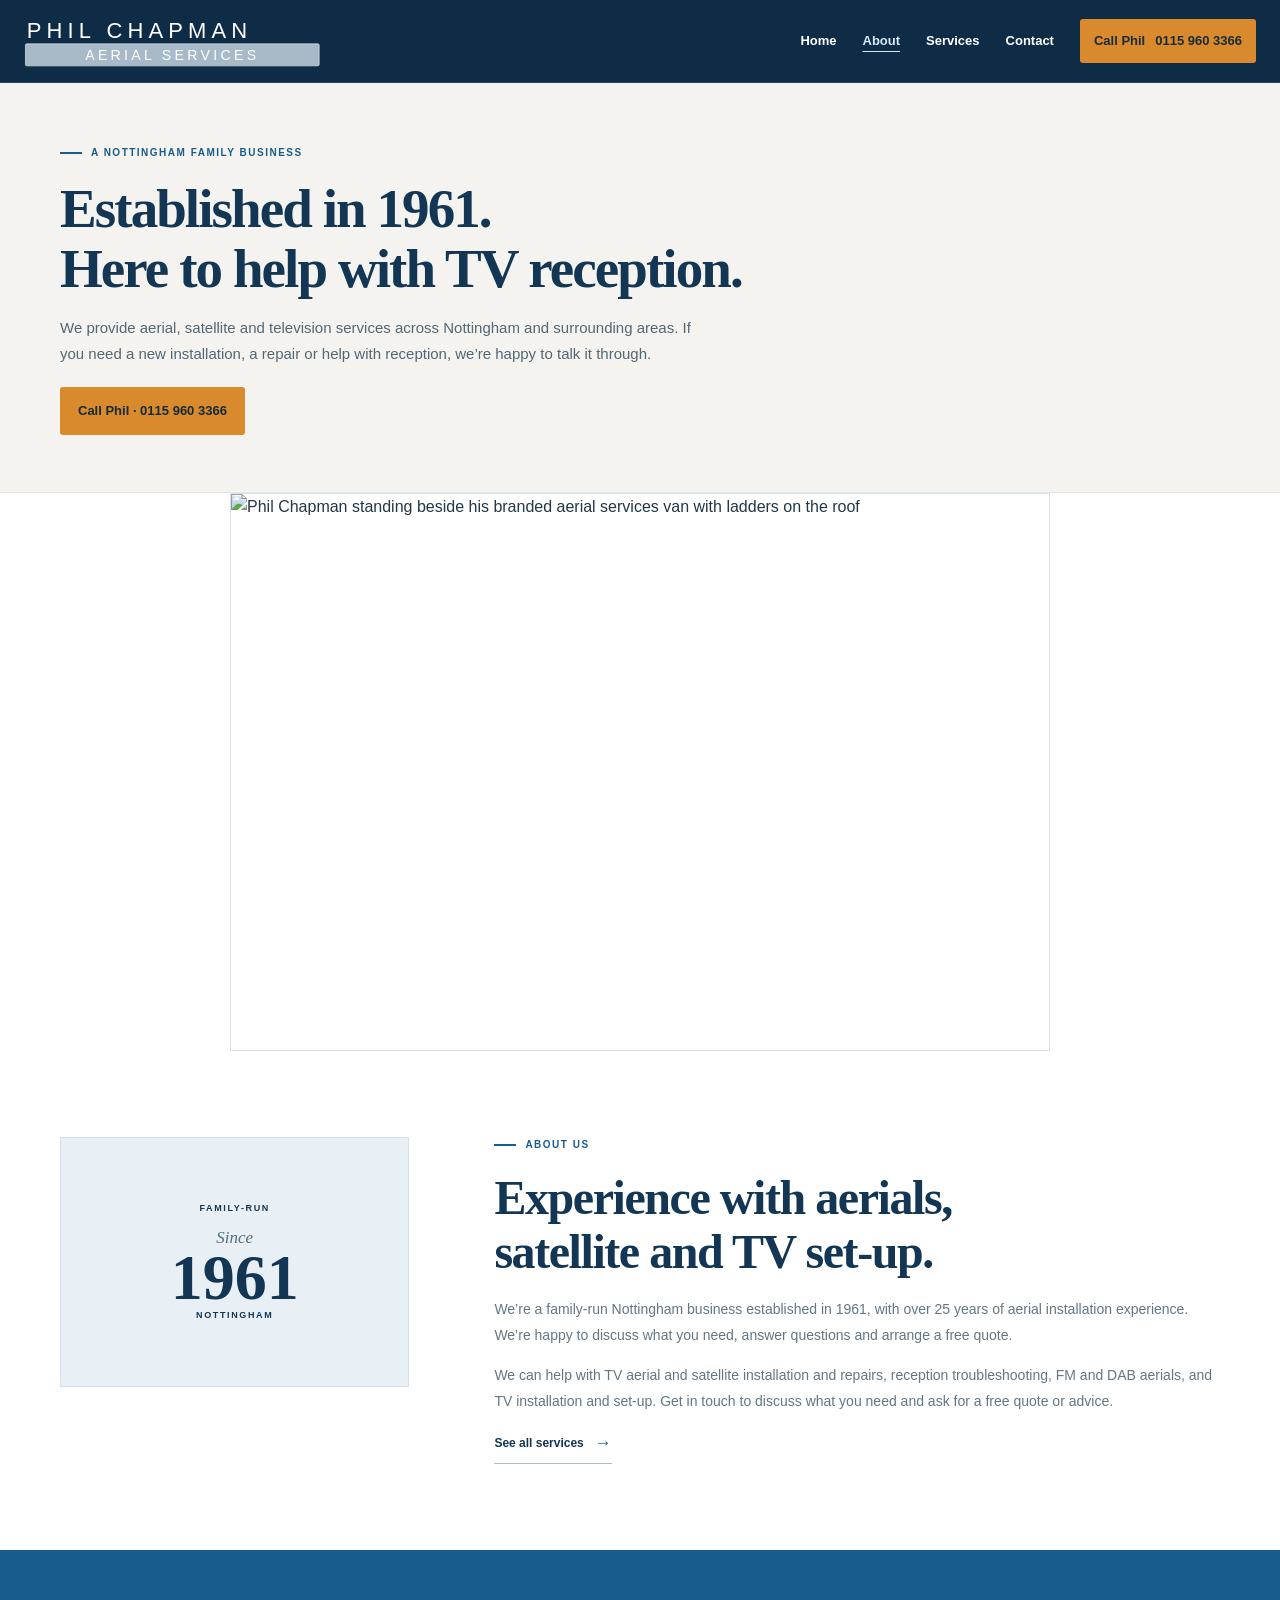
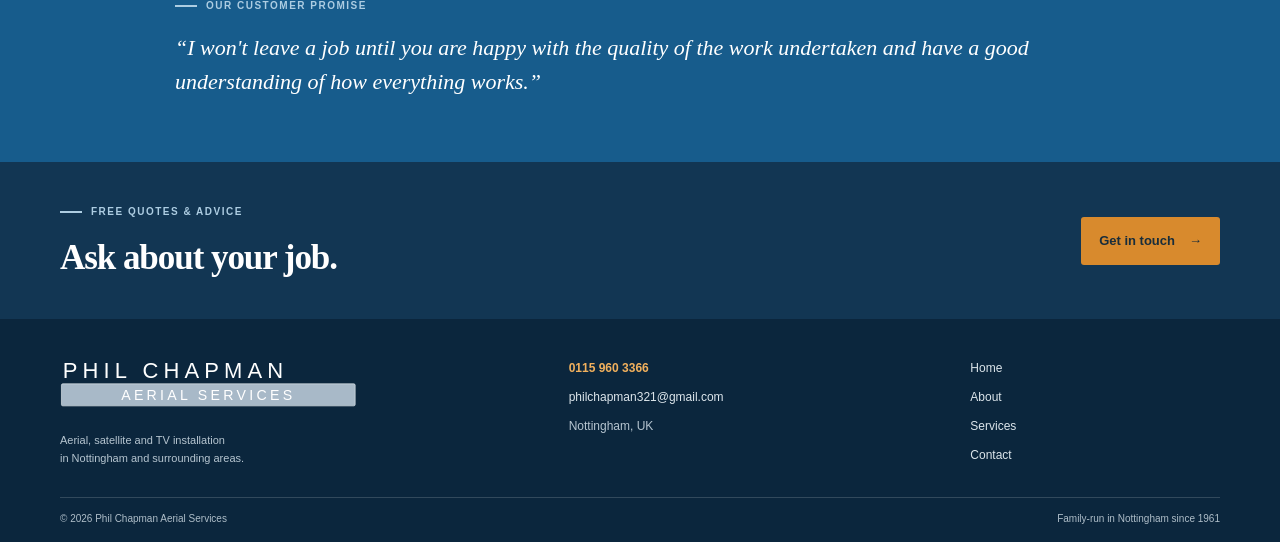
==== about.html @ f00e4ee3 "Add files via upload" ====
<!doctype html>
<html lang="en-GB">
<head>
  <meta charset="utf-8">
  <meta name="viewport" content="width=device-width, initial-scale=1">
  <meta name="description" content="Get to know Phil Chapman Aerial Services, a family-run Nottingham business established in 1961. Aerial, satellite and TV help across Nottingham and nearby areas.">
  <title>About Phil Chapman Aerial Services | Nottingham</title>
  <link rel="canonical" href="https://mcb96.github.io/Phil-Chapman-Aerial/about.html">
  <meta property="og:title" content="About Phil Chapman Aerial Services">
  <meta property="og:description" content="A family-run aerial and TV business serving Nottingham and nearby areas since 1961.">
  <link rel="stylesheet" href="style.css">
  <script src="script.js" defer></script>
</head>
<body>
  <a class="skip-link" href="#main">Skip to content</a>
  <header class="site-header"><div class="nav-wrap">
    <a class="brand" href="index.html" aria-label="Phil Chapman Aerial Services home"><img src="phil-chapman-aerial-services-logo.svg" alt="Phil Chapman Aerial Services"></a>
    <button class="menu-toggle" type="button" aria-expanded="false" aria-controls="primary-nav" aria-label="Open navigation"><span></span><span></span></button>
    <nav id="primary-nav" class="primary-nav" aria-label="Main navigation"><a href="index.html">Home</a><a href="about.html" aria-current="page">About</a><a href="services.html">Services</a><a href="contact.html">Contact</a><a class="nav-phone" href="tel:01159603366">Call Phil <strong>0115 960 3366</strong></a></nav>
  </div></header>
  <main id="main">
    <section class="page-intro"><div class="page-width"><p class="eyebrow"><span></span> A NOTTINGHAM FAMILY BUSINESS</p><h1>Established in 1961.<br>Here to help with TV reception.</h1><p>We provide aerial, satellite and television services across Nottingham and surrounding areas. If you need a new installation, a repair or help with reception, we’re happy to talk it through.</p><a class="button button-primary" href="tel:01159603366">Call Phil · 0115 960 3366</a></div></section>
    <figure class="page-width about-photo"><img src="assets/images/phil-chapman-van.webp" width="687" height="467" loading="lazy" alt="Phil Chapman standing beside his branded aerial services van with ladders on the roof"></figure>
    <section class="section about-content"><div class="page-width about-content-grid"><div class="about-stat"><span>FAMILY-RUN</span><strong>Since</strong><b>1961</b><small>NOTTINGHAM</small></div><div><p class="eyebrow"><span></span> ABOUT US</p><h2>Experience with aerials,<br>satellite and TV set-up.</h2><p>We’re a family-run Nottingham business established in 1961, with over 25 years of aerial installation experience. We’re happy to discuss what you need, answer questions and arrange a free quote.</p><p>We can help with TV aerial and satellite installation and repairs, reception troubleshooting, FM and DAB aerials, and TV installation and set-up. Get in touch to discuss what you need and ask for a free quote or advice.</p><a class="text-link" href="services.html">See all services <span>→</span></a></div></div></section>
    <section class="quote-section"><div class="page-width quote-inner"><p class="eyebrow eyebrow-light"><span></span> OUR CUSTOMER PROMISE</p><blockquote>“I won't leave a job until you are happy with the quality of the work undertaken and have a good understanding of how everything works.”</blockquote></div></section>
    <section class="short-cta"><div class="page-width short-cta-inner"><div><p class="eyebrow eyebrow-light"><span></span> FREE QUOTES &amp; ADVICE</p><h2>Ask about your job.</h2></div><a class="button button-amber" href="contact.html">Get in touch <span>→</span></a></div></section>
  </main>
  <footer class="site-footer"><div class="page-width footer-main"><div class="footer-branding"><a class="brand" href="index.html"><img src="phil-chapman-aerial-services-logo.svg" alt="Phil Chapman Aerial Services"></a><p>Aerial, satellite and TV installation<br>in Nottingham and surrounding areas.</p></div><div class="footer-contact"><a href="tel:01159603366">0115 960 3366</a><a href="mailto:philchapman321@gmail.com">philchapman321@gmail.com</a><span>Nottingham, UK</span></div><nav class="footer-nav" aria-label="Footer navigation"><a href="index.html">Home</a><a href="about.html">About</a><a href="services.html">Services</a><a href="contact.html">Contact</a></nav></div><div class="page-width footer-bottom"><span>© <span id="year"></span> Phil Chapman Aerial Services</span><span>Family-run in Nottingham since 1961</span></div></footer>
</body>
</html>
---- style.css ----
:root{--navy:#123653;--navy-deep:#0e2c45;--blue:#175c8c;--blue-soft:#e8f0f5;--amber:#d88a2d;--ink:#233746;--muted:#637684;--line:#d7e0e6;--paper:#f4f3ef;--white:#fff;--serif:Georgia,"Times New Roman",serif;--sans:Arial,Helvetica,sans-serif;--max:1160px}
*{box-sizing:border-box}html{scroll-behavior:smooth;scroll-padding-top:88px}body{margin:0;color:var(--ink);background:#fff;font:16px/1.65 var(--sans);-webkit-font-smoothing:antialiased}a{color:inherit;text-decoration:none}button,input,textarea,select{font:inherit}.page-width{width:min(var(--max),calc(100% - 56px));margin-inline:auto}.skip-link{position:absolute;top:-60px;left:12px;padding:10px 15px;background:#fff;color:var(--navy);z-index:50}.skip-link:focus{top:10px}
.site-header{position:sticky;top:0;z-index:20;background:var(--navy-deep);border-bottom:1px solid rgba(255,255,255,.12)}.nav-wrap{width:min(1280px,calc(100% - 48px));min-height:82px;margin:auto;display:flex;align-items:center;justify-content:space-between;gap:24px}.brand{display:inline-flex;align-items:center;flex:0 0 auto}.brand img{display:block;width:298px;height:auto}.primary-nav{display:flex;align-items:center;gap:26px;color:#fff;font-size:13px;font-weight:600}.primary-nav>a:not(.nav-phone){padding:8px 0;transition:color .18s}.primary-nav>a:not(.nav-phone):hover,.primary-nav>a[aria-current=page]{color:#d5e8f5}.primary-nav>a[aria-current=page]{text-decoration:underline;text-underline-offset:6px}.nav-phone{display:flex;align-items:center;gap:10px;padding:11px 14px;background:var(--amber);color:#1c2c36;border-radius:3px;white-space:nowrap;transition:background .18s}.nav-phone:hover{background:#e8a54e}.nav-phone strong{font-size:13px}.menu-toggle{display:none}
.hero{background:var(--paper);padding:47px 0 42px}.hero-grid{display:grid;grid-template-columns:1.02fr .98fr;gap:46px;align-items:center}.hero-copy{max-width:560px}.eyebrow{display:flex;align-items:center;gap:9px;margin:0 0 17px;color:var(--blue);font-size:10px;font-weight:700;letter-spacing:.15em}.eyebrow>span{width:22px;height:2px;background:currentColor;flex:none}.hero h1,.page-intro h1{margin:0;color:var(--navy);font:700 clamp(38px,4.35vw,58px)/1.1 var(--serif);letter-spacing:-.035em}.hero-intro{max-width:500px;margin:21px 0 24px;color:#445965;font-size:17px;line-height:1.65}.hero-actions{display:flex;flex-wrap:wrap;gap:11px}.button{min-height:48px;display:inline-flex;align-items:center;justify-content:center;gap:14px;padding:0 17px;border:1px solid transparent;border-radius:3px;font-size:13px;font-weight:700;transition:transform .18s,background .18s,color .18s,border-color .18s}.button:hover{transform:translateY(-1px)}.button-primary{background:var(--amber);color:#172b39}.button-primary:hover,.button-amber:hover{background:#e7a44d}.button-primary span{font-size:12px;font-weight:600}.button-secondary{border-color:#9eb1bf;background:transparent;color:var(--navy)}.button-secondary:hover{background:var(--blue-soft);border-color:var(--blue)}.button-secondary span,.text-link span{color:var(--blue);font-size:17px}.hero-small{margin:17px 0 0;color:#627581;font-size:12px}.hero-media{position:relative;margin:0}.hero-media img{display:block;width:100%;max-width:687px;height:auto;object-fit:contain;border:1px solid #d5dce1}.hero-media figcaption{padding-top:7px;text-align:right;color:#6d7d87;font-size:10px}.about-photo{margin:0 auto 0;padding:0}.about-photo img{display:block;width:100%;max-width:820px;height:auto;margin:0 auto;border:1px solid var(--line)}.about-photo figcaption{max-width:820px;margin:6px auto 0;color:var(--muted);font-size:10px}.trust-strip{background:var(--navy);color:#fff}.trust-items{display:grid;grid-template-columns:repeat(4,1fr);padding:19px 0}.trust-item{display:flex;align-items:center;gap:12px;padding:2px 20px;border-right:1px solid rgba(255,255,255,.25)}.trust-item:first-child{padding-left:0}.trust-item:last-child{border-right:0}.trust-item strong{font:700 22px var(--serif);color:#f2b264;white-space:nowrap}.trust-item span{font-size:11px;line-height:1.4;color:#e3eaf0}
.section{padding:86px 0}.section-heading{display:flex;align-items:end;justify-content:space-between;gap:36px;margin-bottom:34px}.section-heading h2,.about-band h2,.final-cta h2,.short-cta h2,.about-content h2,.contact-details h2{margin:0;color:var(--navy);font:700 clamp(34px,4vw,48px)/1.13 var(--serif);letter-spacing:-.03em}.section-heading>p{max-width:420px;margin:0 0 4px;color:var(--muted);font-size:14px;line-height:1.7}.service-grid{display:grid;grid-template-columns:repeat(3,1fr);gap:14px}.service-card{position:relative;min-height:220px;padding:21px 22px 17px;background:#fff;border:1px solid var(--line);display:flex;flex-direction:column;transition:border-color .18s,box-shadow .18s,transform .18s}.service-card:hover{border-color:#91b1c7;box-shadow:0 6px 18px rgba(19,54,83,.08);transform:translateY(-2px)}.service-icon{display:block;width:42px;height:42px;margin-bottom:7px}.service-icon svg,.detail-aside svg{width:100%;height:100%;fill:none;stroke:var(--blue);stroke-width:1.7;stroke-linecap:round;stroke-linejoin:round}.service-number{position:absolute;right:19px;top:20px;color:#8ca0ad;font-size:10px;font-weight:700;letter-spacing:.1em}.service-card h3{margin:5px 0 6px;color:var(--navy);font:700 19px/1.25 var(--serif)}.service-card p{margin:0 0 15px;color:var(--muted);font-size:12px;line-height:1.55}.card-link{margin-top:auto;border-top:1px solid #e4e9ed;padding-top:10px;color:var(--navy);font-size:11px;font-weight:700;display:flex;justify-content:space-between}.section-link{margin-top:25px}.text-link{display:inline-flex;align-items:center;gap:11px;color:var(--navy);font-size:12px;font-weight:700;border-bottom:1px solid #aebec8;padding-bottom:5px}.text-link:hover{border-color:var(--blue)}.about-band{padding:64px 0;background:var(--navy-deep);color:#fff}.about-band-grid{display:grid;grid-template-columns:.85fr 1.15fr;gap:86px;align-items:center}.heritage-panel{min-height:235px;padding:28px;background:#16496c;border:1px solid rgba(255,255,255,.25);display:flex;flex-direction:column;align-items:center;justify-content:center;color:#fff;text-align:center}.heritage-panel span{font-size:12px;letter-spacing:.2em}.heritage-panel strong{margin-top:14px;font-size:10px;letter-spacing:.18em;color:#d5e3ec}.heritage-panel b{font:700 57px/.98 var(--serif);color:#f2b264}.heritage-panel small{margin-top:7px;font-size:9px;letter-spacing:.18em;color:#e0e9ef}.eyebrow-light{color:#adcde2}.about-band h2,.final-cta h2,.short-cta h2{color:#fff}.about-band>div>div:last-child>p:not(.eyebrow){max-width:600px;margin:17px 0 20px;color:#e0e8ee;font-size:14px;line-height:1.8}.button-light{background:#fff;color:var(--navy)}.button-light:hover{background:#eaf1f5}
.why-section{background:#f5f6f6}.reason-grid{display:grid;grid-template-columns:repeat(3,1fr);gap:32px}.reason-grid article{padding:19px 20px 0 0;border-top:2px solid #9ab6c8}.reason-grid article>strong{color:var(--blue);font-size:10px;letter-spacing:.1em}.reason-grid h3{margin:12px 0 5px;color:var(--navy);font:700 18px var(--serif)}.reason-grid p{max-width:300px;margin:0;color:var(--muted);font-size:12px;line-height:1.7}

.final-cta{padding:53px 0;background:var(--blue)}.final-cta-inner{display:flex;justify-content:space-between;align-items:center;gap:45px}.final-cta h2{font-size:clamp(32px,4vw,44px)}.final-cta-inner>div:first-child>p:last-child{margin:9px 0 0;color:#e0ebf2;font-size:13px}.cta-actions{display:flex;flex-direction:column;align-items:flex-start;gap:10px;flex:none}.button-amber{background:var(--amber);color:#182d3b}.cta-email{color:#fff;font-size:12px;text-decoration:underline;text-underline-offset:3px}.site-footer{background:#0b263d;color:#dce5eb}.footer-main{display:grid;grid-template-columns:1.3fr 1fr .7fr;gap:45px;padding:35px 0 29px}.footer-brand .brand img{width:230px}.footer-branding p{margin:14px 0 0;color:#b6c5d0;font-size:11px;line-height:1.7}.footer-contact,.footer-nav{display:flex;flex-direction:column;gap:9px;padding-top:5px;font-size:12px}.footer-contact a:first-child{font-weight:700;color:#f1b05d}.footer-contact span{color:#b6c5d0}.footer-nav a:hover,.footer-contact a:hover{color:#fff;text-decoration:underline}.footer-bottom{display:flex;justify-content:space-between;gap:14px;border-top:1px solid rgba(255,255,255,.16);padding:13px 0 15px;color:#aebdc8;font-size:10px}
.page-intro{padding:62px 0 57px;background:var(--paper);border-bottom:1px solid #e6e7e5}.page-intro h1{font-size:clamp(38px,5vw,55px)}.page-intro>div>p:not(.eyebrow){max-width:650px;margin:15px 0 20px;color:#536774;font-size:15px;line-height:1.75}.service-details{padding-top:15px}.service-detail{display:grid;grid-template-columns:88px 1fr;gap:26px;padding:38px 0;border-bottom:1px solid var(--line);scroll-margin-top:100px}.service-detail:last-child{border-bottom:0}.detail-aside{display:flex;flex-direction:column;align-items:center;gap:12px;color:#8397a4;font-size:11px;font-weight:700}.detail-aside svg{width:45px;height:45px}.service-detail h2{margin:0;color:var(--navy);font:700 clamp(26px,3.3vw,36px)/1.2 var(--serif)}.service-detail>div:last-child>p:not(.eyebrow){max-width:770px;color:var(--muted);font-size:14px;line-height:1.8}.short-cta{padding:42px 0;background:var(--navy)}.short-cta-inner{display:flex;align-items:center;justify-content:space-between;gap:20px}.short-cta h2{font-size:35px}
.about-content{background:#fff}.about-content-grid{display:grid;grid-template-columns:.65fr 1.35fr;gap:85px;align-items:start}.about-stat{height:250px;display:flex;flex-direction:column;justify-content:center;align-items:center;background:var(--blue-soft);border:1px solid #d3e0e8;color:var(--navy)}.about-stat span,.about-stat small{font-size:9px;font-weight:700;letter-spacing:.18em}.about-stat strong{margin-top:12px;color:#526e80;font:italic 17px var(--serif)}.about-stat b{font:700 64px/.95 var(--serif)}.about-content h2,.contact-details h2{margin-bottom:18px}.about-content p:not(.eyebrow){color:var(--muted);font-size:14px;line-height:1.85}.quote-section{padding:48px 0;background:var(--blue);color:#fff}.quote-inner{max-width:930px}.quote-inner blockquote{margin:15px 0;color:#fff;font:italic 22px/1.55 var(--serif)}.quote-source{margin:0;color:#d9e7f0;font-size:10px}.contact-content{background:#f4f5f4}.contact-grid{display:grid;grid-template-columns:.88fr 1.12fr;gap:72px;align-items:start}.contact-details>p:not(.eyebrow){max-width:420px;color:var(--muted);font-size:14px;line-height:1.8}.contact-method{display:flex;align-items:center;gap:14px;margin:22px 0}.contact-symbol{width:38px;height:38px;display:grid;place-items:center;border:1px solid #a9bdcb;color:var(--blue);font-size:10px;font-weight:700}.contact-method small,.contact-method strong{display:block}.contact-method small{color:#71838e;font-size:9px;letter-spacing:.14em}.contact-method strong{margin-top:3px;color:var(--navy);font:700 16px var(--serif)}.contact-method:hover strong{color:var(--blue)}.contact-note{margin-top:23px;color:#6f808a;font-size:11px}.form-panel{padding:27px 29px;background:#fff;border:1px solid #dce2e6}.form-panel h2{margin:0;color:var(--navy);font:700 27px/1.2 var(--serif)}.form-intro{margin:9px 0 17px;color:var(--muted);font-size:12px;line-height:1.6}.form-panel form{display:grid}.form-panel label{margin:11px 0 5px;color:#455b69;font-size:11px;font-weight:700}.form-panel input,.form-panel textarea,.form-panel select{width:100%;padding:10px 11px;border:1px solid #c9d4db;border-radius:2px;background:#fff;color:var(--ink);font-size:13px}.form-panel input:focus,.form-panel textarea:focus,.form-panel select:focus{outline:3px solid rgba(33,105,153,.18);border-color:var(--blue)}.form-panel textarea{resize:vertical}.form-submit{justify-content:space-between;margin-top:16px;cursor:pointer}.form-disclaimer{margin:11px 0 0;color:#667985;font-size:10px;line-height:1.6}.form-disclaimer a{color:var(--blue);text-decoration:underline;text-underline-offset:2px}
a:focus-visible,button:focus-visible,input:focus-visible,textarea:focus-visible,select:focus-visible{outline:3px solid #f0aa4a;outline-offset:3px}
@media(max-width:980px){.nav-wrap{width:calc(100% - 36px)}.brand img{width:250px}.primary-nav{gap:17px}.nav-phone{gap:6px;padding:10px}.nav-phone strong{font-size:11px}.hero-grid{gap:28px}.hero h1{font-size:48px}.trust-item{padding-inline:12px}.about-band-grid{gap:45px}.footer-main{gap:25px}.contact-grid{gap:38px}}
@media(max-width:720px){html{scroll-padding-top:70px}.site-header{position:sticky}.nav-wrap{min-height:70px;width:calc(100% - 32px)}.brand img{width:230px}.menu-toggle{display:flex;width:42px;height:40px;flex-direction:column;align-items:center;justify-content:center;gap:6px;border:1px solid rgba(255,255,255,.45);background:transparent;border-radius:2px}.menu-toggle span{display:block;width:18px;height:2px;background:#fff;transition:transform .18s}.menu-toggle[aria-expanded=true] span:first-child{transform:translateY(4px) rotate(45deg)}.menu-toggle[aria-expanded=true] span:last-child{transform:translateY(-4px) rotate(-45deg)}.primary-nav{position:absolute;top:70px;left:0;right:0;display:none;align-items:stretch;gap:0;padding:9px 18px 18px;background:var(--navy-deep);box-shadow:0 10px 16px rgba(10,34,53,.18)}.primary-nav.is-open{display:flex;flex-direction:column}.primary-nav>a:not(.nav-phone){padding:12px 3px;border-bottom:1px solid rgba(255,255,255,.13);text-decoration:none}.nav-phone{justify-content:center;margin-top:12px;padding:12px}.page-width{width:calc(100% - 36px)}.hero{padding:30px 0 26px}.hero-grid{grid-template-columns:1fr;gap:22px}.hero h1{font-size:clamp(36px,10vw,46px)}.hero-intro{margin:15px 0 18px;font-size:15px}.hero-actions{gap:9px}.button{min-height:47px;padding-inline:13px;font-size:12px}.hero-media img{max-height:none;aspect-ratio:16/10}.hero-media figcaption{text-align:left;font-size:9px}.hero-small{margin-top:12px}.trust-items{grid-template-columns:1fr 1fr;gap:0;padding:8px 0}.trust-item,.trust-item:first-child{min-height:61px;padding:8px 7px;border-right:0;border-bottom:1px solid rgba(255,255,255,.18)}.trust-item:nth-child(odd){border-right:1px solid rgba(255,255,255,.18)}.trust-item:nth-last-child(-n+2){border-bottom:0}.trust-item strong{min-width:46px;font-size:19px}.trust-item span{font-size:10px}.section{padding:59px 0}.section-heading{display:block;margin-bottom:23px}.section-heading h2,.about-band h2,.final-cta h2,.about-content h2,.contact-details h2{font-size:36px}.section-heading>p{margin-top:13px;font-size:13px}.service-grid{grid-template-columns:1fr;gap:10px}.service-card{min-height:0;padding:17px 18px 14px;display:grid;grid-template-columns:43px 1fr;column-gap:11px}.service-icon{grid-row:span 3;width:38px;height:38px;margin:0}.service-number{right:16px;top:14px}.service-card h3{grid-column:2;margin:3px 25px 5px 0;font-size:18px}.service-card p{grid-column:2;margin:0 0 13px}.card-link{grid-column:1/3;margin-top:3px}.section-link{margin-top:20px}.about-band{padding:42px 0}.about-band-grid{grid-template-columns:1fr;gap:25px}.heritage-panel{min-height:175px}.about-band>div>div:last-child>p:not(.eyebrow){font-size:13px}.reason-grid{grid-template-columns:1fr;gap:20px}.reason-grid article{padding-top:14px}.reason-grid h3{margin-top:7px}.final-cta{padding:39px 0}.final-cta-inner{display:block}.final-cta h2{font-size:34px}.final-cta-inner>div:first-child>p:last-child{font-size:12px}.cta-actions{margin-top:22px}.footer-main{grid-template-columns:1fr 1fr;gap:24px 15px;padding:27px 0 22px}.footer-brand .brand img{width:190px}.footer-branding p{font-size:10px}.footer-contact,.footer-nav{font-size:11px;gap:7px}.footer-bottom{display:flex;flex-direction:column;align-items:flex-start;gap:4px;font-size:9px}.page-intro{padding:43px 0 39px}.page-intro h1{font-size:42px}.page-intro>div>p:not(.eyebrow){font-size:13px}.service-detail{grid-template-columns:47px 1fr;gap:13px;padding:27px 0}.detail-aside svg{width:35px;height:35px}.service-detail h2{font-size:26px}.service-detail>div:last-child>p:not(.eyebrow){font-size:13px;line-height:1.75}.short-cta-inner{align-items:flex-start;flex-direction:column}.short-cta h2{font-size:31px}.about-content-grid{grid-template-columns:1fr;gap:27px}.about-stat{height:175px}.quote-section{padding:37px 0}.quote-inner blockquote{font-size:19px}.contact-grid{grid-template-columns:1fr;gap:30px}.form-panel{padding:22px 18px}.form-panel h2{font-size:24px}}
@media(max-width:380px){.brand img{width:200px}.hero h1{font-size:35px}.hero-actions{align-items:stretch;flex-direction:column}.hero-actions .button{justify-content:space-between}.footer-main{grid-template-columns:1fr}.footer-contact,.footer-nav{padding-top:0}}
@media(prefers-reduced-motion:reduce){html{scroll-behavior:auto}*,*::before,*::after{animation-duration:.01ms!important;transition-duration:.01ms!important}}
.form-fallback{margin:6px 0 0;color:#667985;font-size:10px;line-height:1.6}.form-fallback a{color:var(--blue);text-decoration:underline;text-underline-offset:2px}.form-status{margin:6px 0 0;color:#315d7a;font-size:11px;min-height:1em}

.reviews-section{background:#f3f5f5}.review-grid{display:grid;grid-template-columns:repeat(2,minmax(0,1fr));gap:16px}.review-card{padding:22px 23px;background:#fff;border:1px solid var(--line);display:flex;flex-direction:column}.review-stars{margin:0 0 8px;color:#e49a37;font-size:19px;letter-spacing:.12em;line-height:1}.review-card h3{margin:0 0 9px;color:var(--navy);font:700 20px/1.25 var(--serif)}.review-card blockquote{margin:0 0 18px;color:#425764;font-size:13px;line-height:1.7}.review-source{margin:auto 0 0;padding-top:12px;border-top:1px solid #e3e8eb;display:flex;justify-content:space-between;gap:12px;color:#637684;font-size:10px}.review-source strong{color:var(--navy)}.review-footnote{margin:17px 0 0;color:#697b86;font-size:10px}.review-footnote a{margin-left:7px;color:var(--blue);font-weight:700;text-decoration:underline;text-underline-offset:2px}.review-footnote a span{color:var(--amber)}.promise-band{padding:36px 0;background:var(--navy-deep);color:#fff}.promise-band blockquote{max-width:900px;margin:10px 0 12px;font:italic 22px/1.5 var(--serif)}.promise-band>a{font-size:11px;color:#d2e3ee;text-decoration:underline;text-underline-offset:3px}.promise-band>a span{color:#f2b264}.review-grid+.review-footnote a:hover{color:var(--navy)}
@media(max-width:720px){.hero-media figcaption{text-align:left}.review-grid{grid-template-columns:1fr;gap:11px}.review-card{padding:18px}.review-card blockquote{font-size:12px}.review-source{flex-direction:column;gap:2px}.promise-band{padding:30px 0}.promise-band blockquote{font-size:18px}.about-photo{margin-bottom:0}}

/* Service card photography: stock images are explicitly labelled as illustrative. */
.service-card{padding:0;overflow:hidden;display:flex;flex-direction:column;min-height:0}
.service-photo{display:block;position:relative}
.service-photo img{display:block;width:100%;aspect-ratio:1.6/1;object-fit:cover;background:#e7edf0}
.service-photo-note{display:block;padding:5px 13px;background:#f2f4f4;color:#617481;font-size:9px;line-height:1.35;letter-spacing:.015em}
.service-card .service-number{z-index:1;top:12px;right:12px;padding:4px 7px;background:rgba(255,255,255,.94);color:var(--navy)}
.service-card-content{display:flex;flex:1;flex-direction:column;padding:12px 18px 15px}
.service-card-content h3{margin:3px 20px 6px 0}
.service-card-content p{margin:0 0 14px}
.service-card-content .card-link{width:100%}
@media(max-width:720px){.service-card{padding:0;display:flex;flex-direction:column}.service-photo img{aspect-ratio:16/9}.service-card-content{padding:11px 17px 14px}.service-card-content h3{margin:2px 25px 5px 0}.service-card-content p{margin:0 0 12px}.service-card-content .card-link{margin-top:auto}}
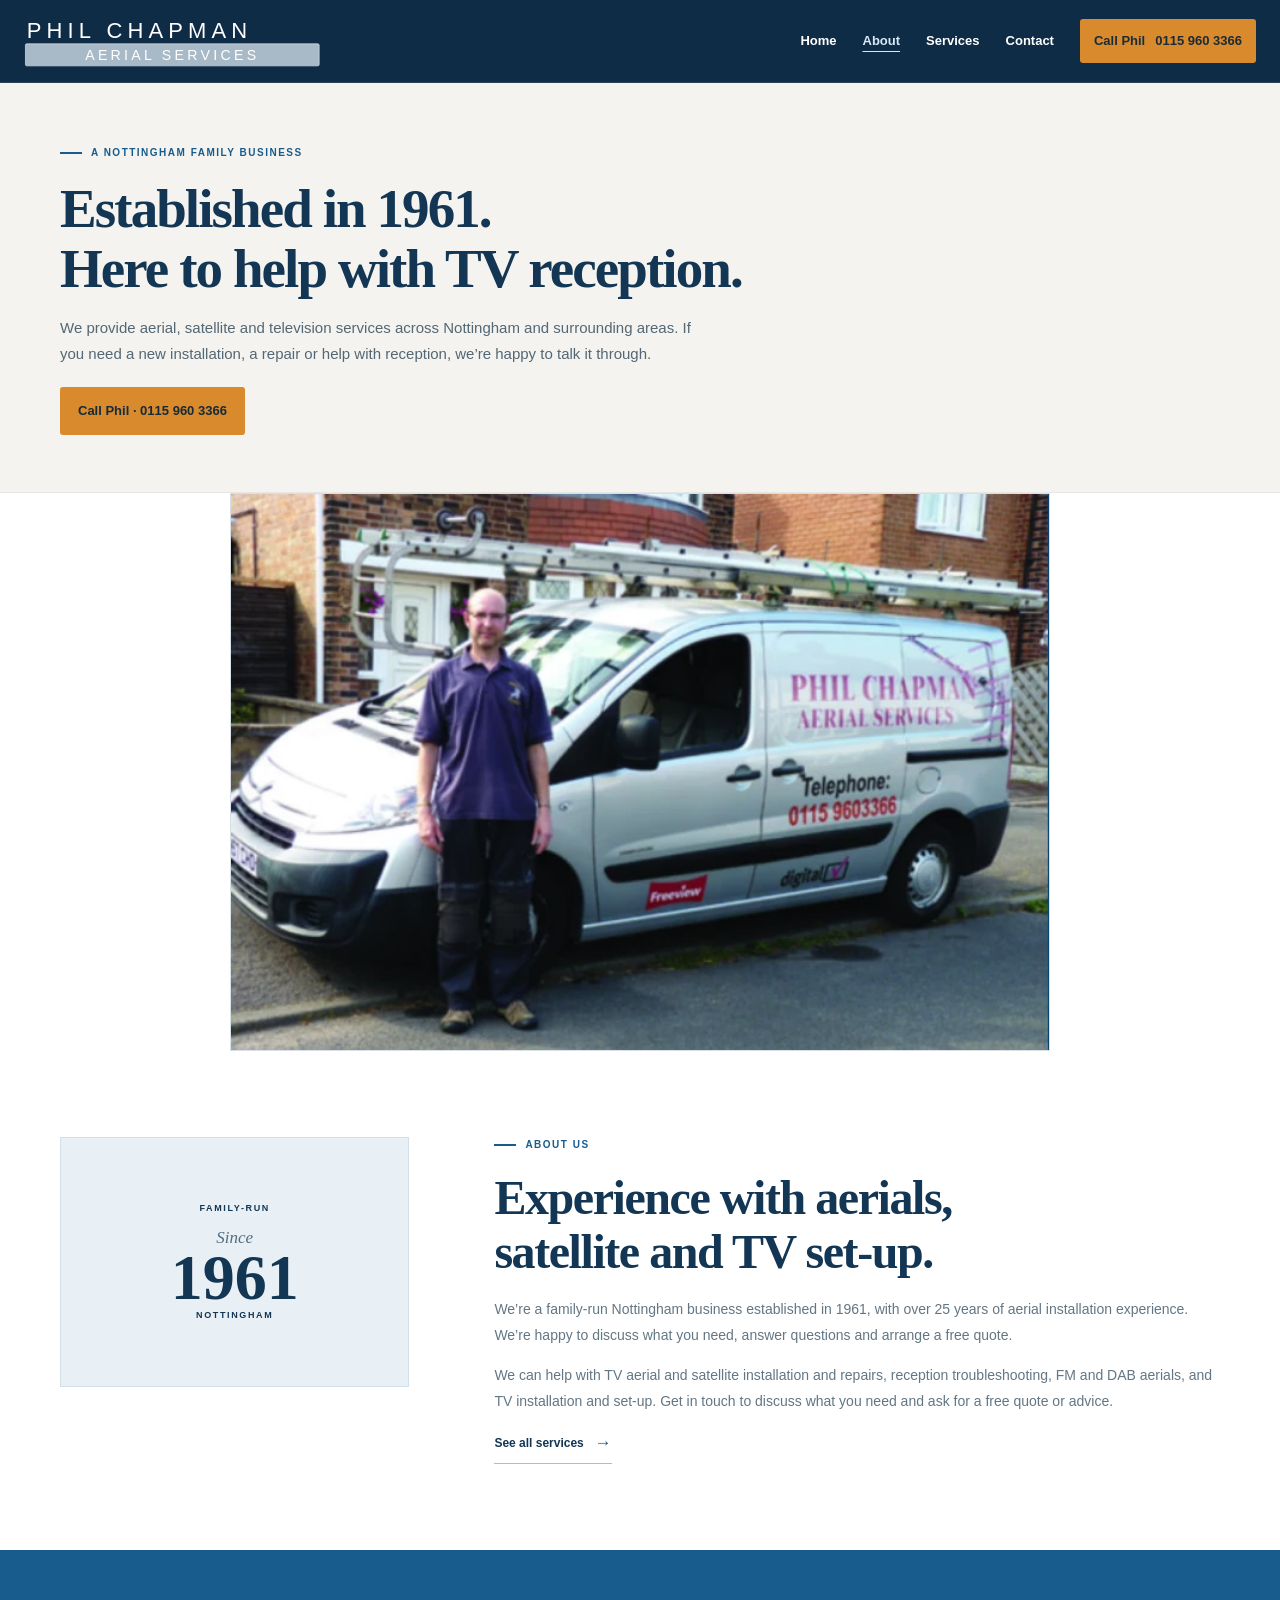
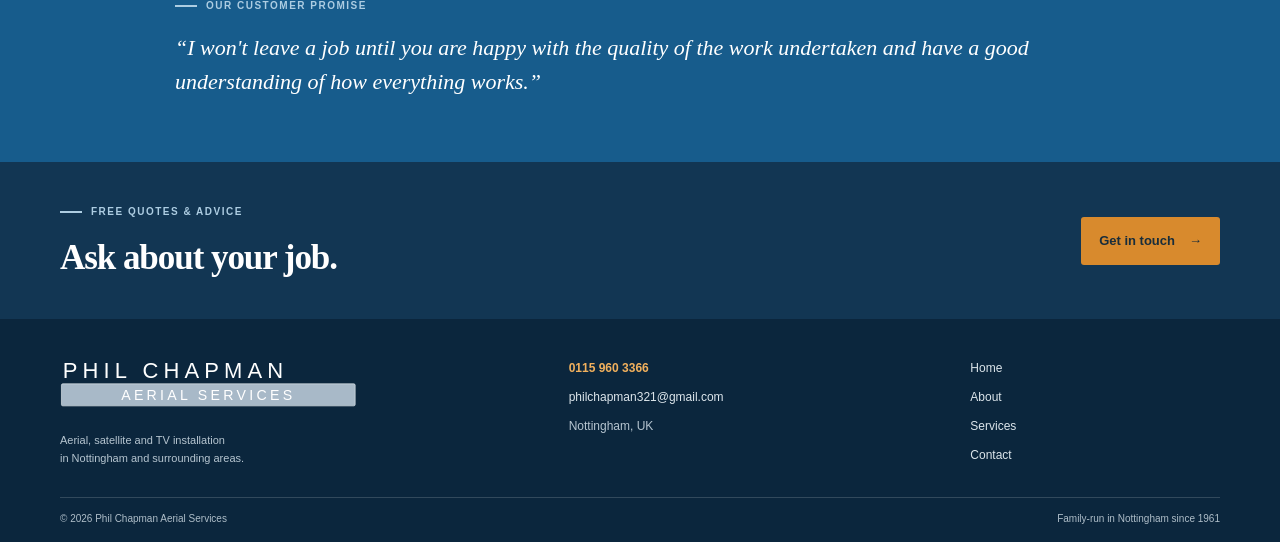
==== commit 730c1a43: "Fix About page photo path" ====
--- a/about.html
+++ b/about.html
@@ -20,7 +20,7 @@
   </div></header>
   <main id="main">
     <section class="page-intro"><div class="page-width"><p class="eyebrow"><span></span> A NOTTINGHAM FAMILY BUSINESS</p><h1>Established in 1961.<br>Here to help with TV reception.</h1><p>We provide aerial, satellite and television services across Nottingham and surrounding areas. If you need a new installation, a repair or help with reception, we’re happy to talk it through.</p><a class="button button-primary" href="tel:01159603366">Call Phil · 0115 960 3366</a></div></section>
-    <figure class="page-width about-photo"><img src="assets/images/phil-chapman-van.webp" width="687" height="467" loading="lazy" alt="Phil Chapman standing beside his branded aerial services van with ladders on the roof"></figure>
+    <figure class="page-width about-photo"><img src="phil-chapman-van.webp" width="687" height="467" loading="lazy" alt="Phil Chapman standing beside his branded aerial services van with ladders on the roof"></figure>
     <section class="section about-content"><div class="page-width about-content-grid"><div class="about-stat"><span>FAMILY-RUN</span><strong>Since</strong><b>1961</b><small>NOTTINGHAM</small></div><div><p class="eyebrow"><span></span> ABOUT US</p><h2>Experience with aerials,<br>satellite and TV set-up.</h2><p>We’re a family-run Nottingham business established in 1961, with over 25 years of aerial installation experience. We’re happy to discuss what you need, answer questions and arrange a free quote.</p><p>We can help with TV aerial and satellite installation and repairs, reception troubleshooting, FM and DAB aerials, and TV installation and set-up. Get in touch to discuss what you need and ask for a free quote or advice.</p><a class="text-link" href="services.html">See all services <span>→</span></a></div></div></section>
     <section class="quote-section"><div class="page-width quote-inner"><p class="eyebrow eyebrow-light"><span></span> OUR CUSTOMER PROMISE</p><blockquote>“I won't leave a job until you are happy with the quality of the work undertaken and have a good understanding of how everything works.”</blockquote></div></section>
     <section class="short-cta"><div class="page-width short-cta-inner"><div><p class="eyebrow eyebrow-light"><span></span> FREE QUOTES &amp; ADVICE</p><h2>Ask about your job.</h2></div><a class="button button-amber" href="contact.html">Get in touch <span>→</span></a></div></section>
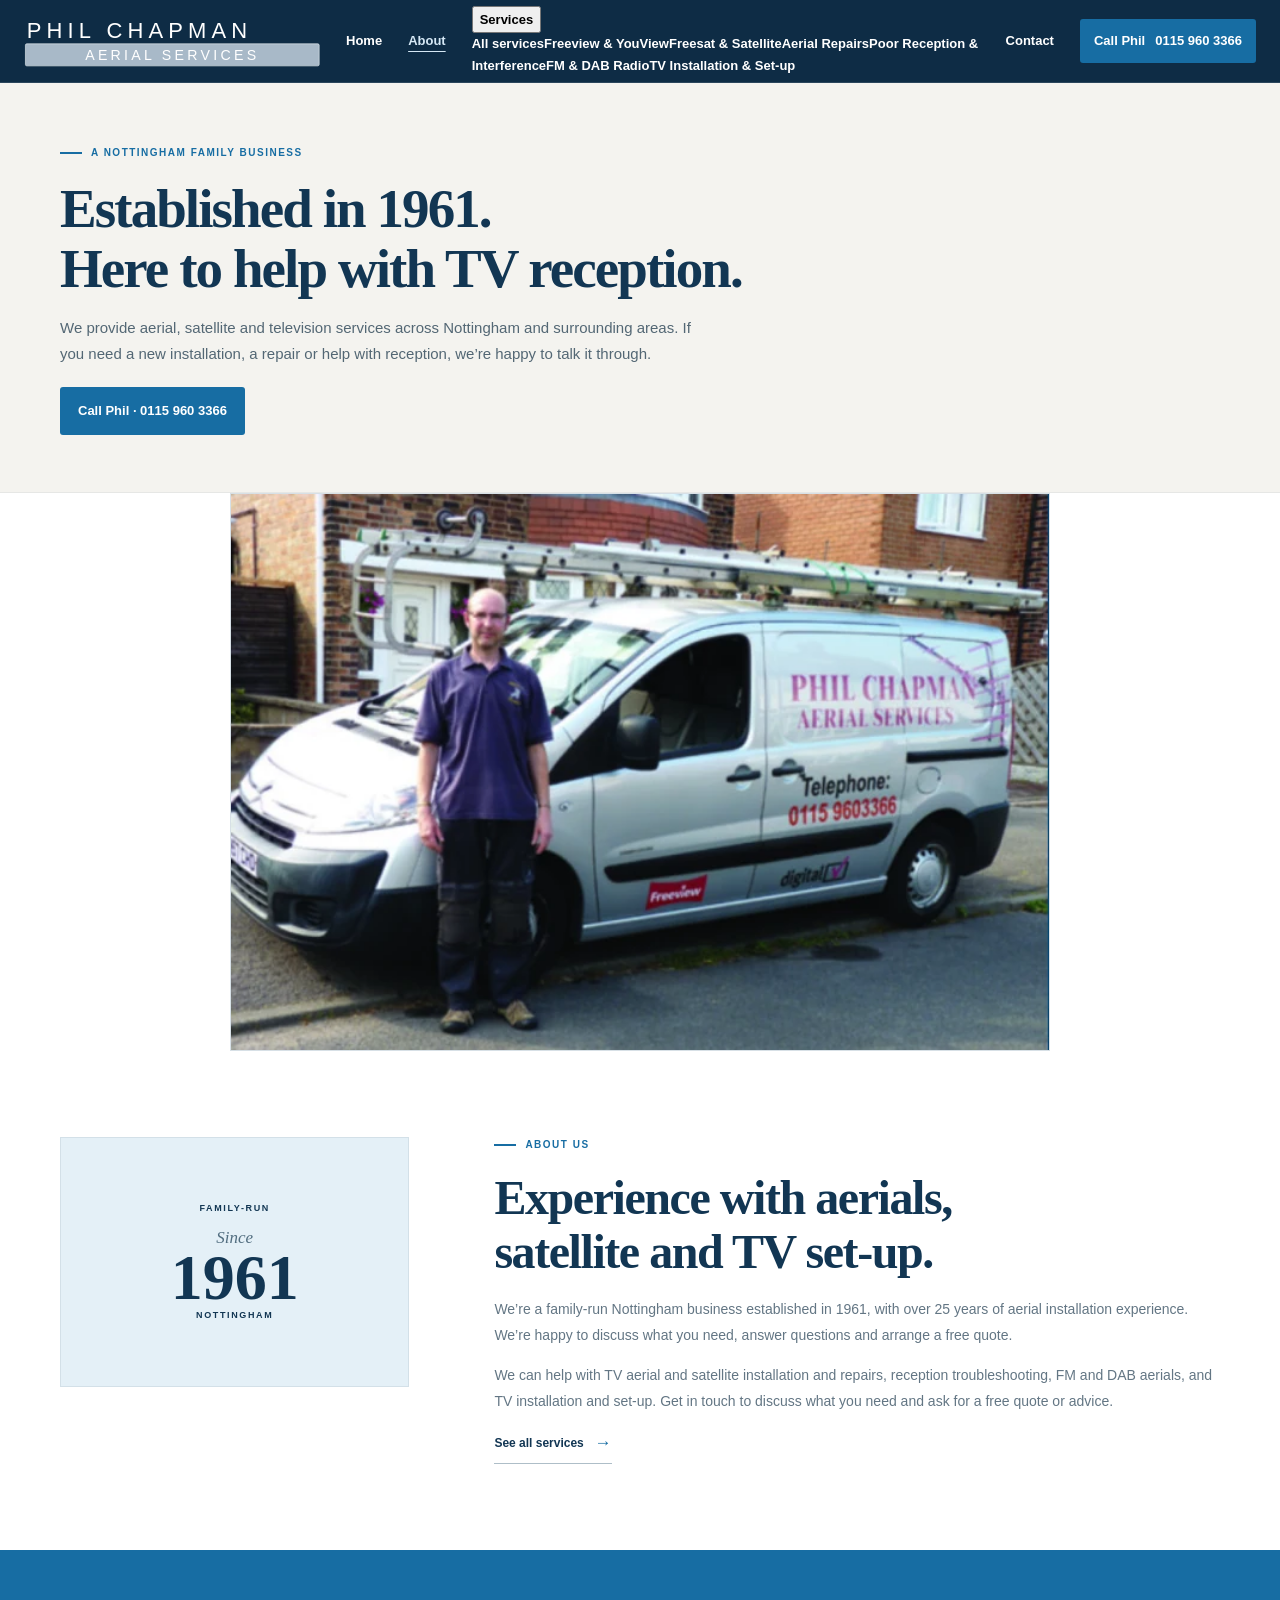
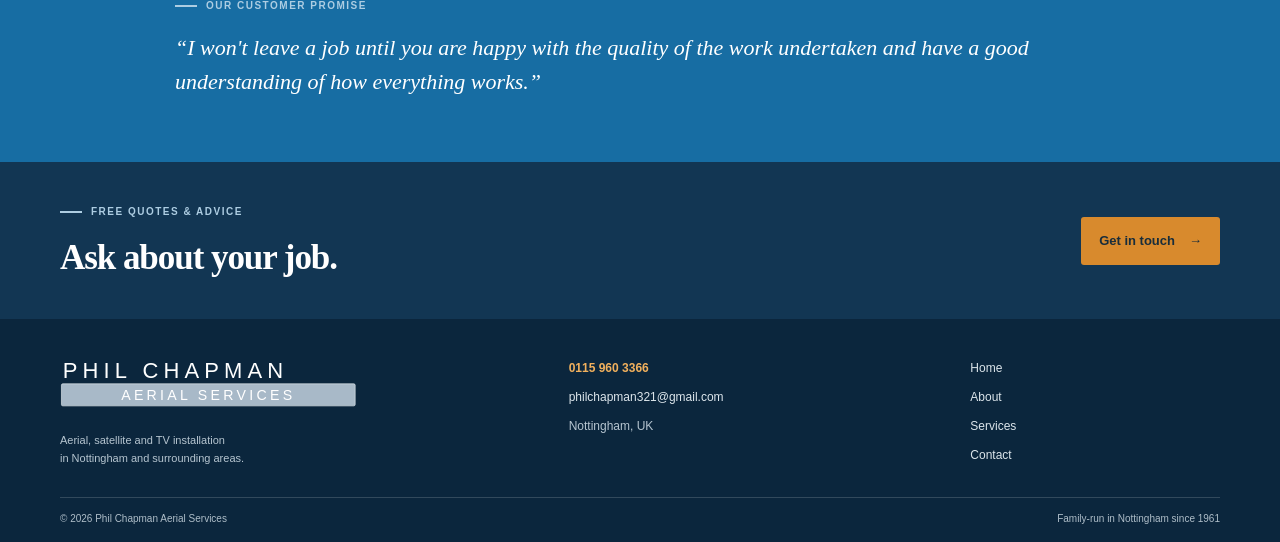
==== commit 70302029: "Add Services dropdown and polish homepage cards" ====
--- a/about.html
+++ b/about.html
@@ -16,7 +16,7 @@
   <header class="site-header"><div class="nav-wrap">
     <a class="brand" href="index.html" aria-label="Phil Chapman Aerial Services home"><img src="phil-chapman-aerial-services-logo.svg" alt="Phil Chapman Aerial Services"></a>
     <button class="menu-toggle" type="button" aria-expanded="false" aria-controls="primary-nav" aria-label="Open navigation"><span></span><span></span></button>
-    <nav id="primary-nav" class="primary-nav" aria-label="Main navigation"><a href="index.html">Home</a><a href="about.html" aria-current="page">About</a><a href="services.html">Services</a><a href="contact.html">Contact</a><a class="nav-phone" href="tel:01159603366">Call Phil <strong>0115 960 3366</strong></a></nav>
+    <nav id="primary-nav" class="primary-nav" aria-label="Main navigation"><a href="index.html">Home</a><a href="about.html" aria-current="page">About</a><div class="nav-dropdown"><button class="nav-dropdown-toggle" type="button" aria-expanded="false" aria-controls="services-subnav">Services <span class="nav-caret" aria-hidden="true"></span></button><div class="nav-dropdown-menu" id="services-subnav" role="group" aria-label="Service pages"><a href="services.html">All services</a><a href="freeview-youview.html">Freeview &amp; YouView</a><a href="freesat-satellite.html">Freesat &amp; Satellite</a><a href="aerial-repairs.html">Aerial Repairs</a><a href="poor-reception.html">Poor Reception &amp; Interference</a><a href="fm-dab-radio.html">FM &amp; DAB Radio</a><a href="tv-installation.html">TV Installation &amp; Set-up</a></div></div><a href="contact.html">Contact</a><a class="nav-phone" href="tel:01159603366">Call Phil <strong>0115 960 3366</strong></a></nav>
   </div></header>
   <main id="main">
     <section class="page-intro"><div class="page-width"><p class="eyebrow"><span></span> A NOTTINGHAM FAMILY BUSINESS</p><h1>Established in 1961.<br>Here to help with TV reception.</h1><p>We provide aerial, satellite and television services across Nottingham and surrounding areas. If you need a new installation, a repair or help with reception, we’re happy to talk it through.</p><a class="button button-primary" href="tel:01159603366">Call Phil · 0115 960 3366</a></div></section>
@@ -26,5 +26,6 @@
     <section class="short-cta"><div class="page-width short-cta-inner"><div><p class="eyebrow eyebrow-light"><span></span> FREE QUOTES &amp; ADVICE</p><h2>Ask about your job.</h2></div><a class="button button-amber" href="contact.html">Get in touch <span>→</span></a></div></section>
   </main>
   <footer class="site-footer"><div class="page-width footer-main"><div class="footer-branding"><a class="brand" href="index.html"><img src="phil-chapman-aerial-services-logo.svg" alt="Phil Chapman Aerial Services"></a><p>Aerial, satellite and TV installation<br>in Nottingham and surrounding areas.</p></div><div class="footer-contact"><a href="tel:01159603366">0115 960 3366</a><a href="mailto:philchapman321@gmail.com">philchapman321@gmail.com</a><span>Nottingham, UK</span></div><nav class="footer-nav" aria-label="Footer navigation"><a href="index.html">Home</a><a href="about.html">About</a><a href="services.html">Services</a><a href="contact.html">Contact</a></nav></div><div class="page-width footer-bottom"><span>© <span id="year"></span> Phil Chapman Aerial Services</span><span>Family-run in Nottingham since 1961</span></div></footer>
+<a class="mobile-call-bar" href="tel:01159603366" aria-label="Call Phil Chapman Aerial Services on 0115 960 3366"><span>Call Phil</span><strong>0115 960 3366</strong></a>
 </body>
 </html>
--- a/style.css
+++ b/style.css
@@ -1,9 +1,9 @@
-:root{--navy:#123653;--navy-deep:#0e2c45;--blue:#175c8c;--blue-soft:#e8f0f5;--amber:#d88a2d;--ink:#233746;--muted:#637684;--line:#d7e0e6;--paper:#f4f3ef;--white:#fff;--serif:Georgia,"Times New Roman",serif;--sans:Arial,Helvetica,sans-serif;--max:1160px}
+:root{--navy:#123653;--navy-deep:#0e2c45;--blue:#176da3;--blue-soft:#e4f0f7;--amber:#d88a2d;--ink:#233746;--muted:#637684;--line:#d7e0e6;--paper:#f4f3ef;--white:#fff;--serif:Georgia,"Times New Roman",serif;--sans:Arial,Helvetica,sans-serif;--max:1160px}
 *{box-sizing:border-box}html{scroll-behavior:smooth;scroll-padding-top:88px}body{margin:0;color:var(--ink);background:#fff;font:16px/1.65 var(--sans);-webkit-font-smoothing:antialiased}a{color:inherit;text-decoration:none}button,input,textarea,select{font:inherit}.page-width{width:min(var(--max),calc(100% - 56px));margin-inline:auto}.skip-link{position:absolute;top:-60px;left:12px;padding:10px 15px;background:#fff;color:var(--navy);z-index:50}.skip-link:focus{top:10px}
-.site-header{position:sticky;top:0;z-index:20;background:var(--navy-deep);border-bottom:1px solid rgba(255,255,255,.12)}.nav-wrap{width:min(1280px,calc(100% - 48px));min-height:82px;margin:auto;display:flex;align-items:center;justify-content:space-between;gap:24px}.brand{display:inline-flex;align-items:center;flex:0 0 auto}.brand img{display:block;width:298px;height:auto}.primary-nav{display:flex;align-items:center;gap:26px;color:#fff;font-size:13px;font-weight:600}.primary-nav>a:not(.nav-phone){padding:8px 0;transition:color .18s}.primary-nav>a:not(.nav-phone):hover,.primary-nav>a[aria-current=page]{color:#d5e8f5}.primary-nav>a[aria-current=page]{text-decoration:underline;text-underline-offset:6px}.nav-phone{display:flex;align-items:center;gap:10px;padding:11px 14px;background:var(--amber);color:#1c2c36;border-radius:3px;white-space:nowrap;transition:background .18s}.nav-phone:hover{background:#e8a54e}.nav-phone strong{font-size:13px}.menu-toggle{display:none}
-.hero{background:var(--paper);padding:47px 0 42px}.hero-grid{display:grid;grid-template-columns:1.02fr .98fr;gap:46px;align-items:center}.hero-copy{max-width:560px}.eyebrow{display:flex;align-items:center;gap:9px;margin:0 0 17px;color:var(--blue);font-size:10px;font-weight:700;letter-spacing:.15em}.eyebrow>span{width:22px;height:2px;background:currentColor;flex:none}.hero h1,.page-intro h1{margin:0;color:var(--navy);font:700 clamp(38px,4.35vw,58px)/1.1 var(--serif);letter-spacing:-.035em}.hero-intro{max-width:500px;margin:21px 0 24px;color:#445965;font-size:17px;line-height:1.65}.hero-actions{display:flex;flex-wrap:wrap;gap:11px}.button{min-height:48px;display:inline-flex;align-items:center;justify-content:center;gap:14px;padding:0 17px;border:1px solid transparent;border-radius:3px;font-size:13px;font-weight:700;transition:transform .18s,background .18s,color .18s,border-color .18s}.button:hover{transform:translateY(-1px)}.button-primary{background:var(--amber);color:#172b39}.button-primary:hover,.button-amber:hover{background:#e7a44d}.button-primary span{font-size:12px;font-weight:600}.button-secondary{border-color:#9eb1bf;background:transparent;color:var(--navy)}.button-secondary:hover{background:var(--blue-soft);border-color:var(--blue)}.button-secondary span,.text-link span{color:var(--blue);font-size:17px}.hero-small{margin:17px 0 0;color:#627581;font-size:12px}.hero-media{position:relative;margin:0}.hero-media img{display:block;width:100%;max-width:687px;height:auto;object-fit:contain;border:1px solid #d5dce1}.hero-media figcaption{padding-top:7px;text-align:right;color:#6d7d87;font-size:10px}.about-photo{margin:0 auto 0;padding:0}.about-photo img{display:block;width:100%;max-width:820px;height:auto;margin:0 auto;border:1px solid var(--line)}.about-photo figcaption{max-width:820px;margin:6px auto 0;color:var(--muted);font-size:10px}.trust-strip{background:var(--navy);color:#fff}.trust-items{display:grid;grid-template-columns:repeat(4,1fr);padding:19px 0}.trust-item{display:flex;align-items:center;gap:12px;padding:2px 20px;border-right:1px solid rgba(255,255,255,.25)}.trust-item:first-child{padding-left:0}.trust-item:last-child{border-right:0}.trust-item strong{font:700 22px var(--serif);color:#f2b264;white-space:nowrap}.trust-item span{font-size:11px;line-height:1.4;color:#e3eaf0}
+.site-header{position:sticky;top:0;z-index:20;background:var(--navy-deep);border-bottom:1px solid rgba(255,255,255,.12)}.nav-wrap{width:min(1280px,calc(100% - 48px));min-height:82px;margin:auto;display:flex;align-items:center;justify-content:space-between;gap:24px}.brand{display:inline-flex;align-items:center;flex:0 0 auto}.brand img{display:block;width:298px;height:auto}.primary-nav{display:flex;align-items:center;gap:26px;color:#fff;font-size:13px;font-weight:600}.primary-nav>a:not(.nav-phone){padding:8px 0;transition:color .18s}.primary-nav>a:not(.nav-phone):hover,.primary-nav>a[aria-current=page]{color:#d5e8f5}.primary-nav>a[aria-current=page]{text-decoration:underline;text-underline-offset:6px}.nav-phone{display:flex;align-items:center;gap:10px;padding:11px 14px;background:var(--blue);color:#fff;border-radius:3px;white-space:nowrap;transition:background .18s}.nav-phone:hover{background:#145984}.nav-phone strong{font-size:13px}.menu-toggle{display:none}
+.hero{background:var(--paper);padding:47px 0 42px}.hero-grid{display:grid;grid-template-columns:1.02fr .98fr;gap:46px;align-items:center}.hero-copy{max-width:560px}.eyebrow{display:flex;align-items:center;gap:9px;margin:0 0 17px;color:var(--blue);font-size:10px;font-weight:700;letter-spacing:.15em}.eyebrow>span{width:22px;height:2px;background:currentColor;flex:none}.hero h1,.page-intro h1{margin:0;color:var(--navy);font:700 clamp(38px,4.35vw,58px)/1.1 var(--serif);letter-spacing:-.035em}.hero-intro{max-width:500px;margin:21px 0 24px;color:#445965;font-size:17px;line-height:1.65}.hero-actions{display:flex;flex-wrap:wrap;gap:11px}.button{min-height:48px;display:inline-flex;align-items:center;justify-content:center;gap:14px;padding:0 17px;border:1px solid transparent;border-radius:3px;font-size:13px;font-weight:700;transition:transform .18s,background .18s,color .18s,border-color .18s}.button:hover{transform:translateY(-1px)}.button-primary{background:var(--blue);color:#fff}.button-primary:hover{background:#145984}.button-amber:hover{background:#e7a44d}.button-primary span{font-size:12px;font-weight:600}.button-secondary{border-color:#9eb1bf;background:transparent;color:var(--navy)}.button-secondary:hover{background:var(--blue-soft);border-color:var(--blue)}.button-secondary span,.text-link span{color:var(--blue);font-size:17px}.hero-small{margin:17px 0 0;color:#627581;font-size:12px}.hero-media{position:relative;margin:0}.hero-media img{display:block;width:100%;max-width:687px;height:auto;object-fit:contain;border:1px solid #d5dce1}.hero-media figcaption{padding-top:7px;text-align:right;color:#6d7d87;font-size:10px}.about-photo{margin:0 auto 0;padding:0}.about-photo img{display:block;width:100%;max-width:820px;height:auto;margin:0 auto;border:1px solid var(--line)}.about-photo figcaption{max-width:820px;margin:6px auto 0;color:var(--muted);font-size:10px}.trust-strip{background:var(--navy);color:#fff}.trust-items{display:grid;grid-template-columns:repeat(4,1fr);padding:19px 0}.trust-item{display:flex;align-items:center;gap:12px;padding:2px 20px;border-right:1px solid rgba(255,255,255,.25)}.trust-item:first-child{padding-left:0}.trust-item:last-child{border-right:0}.trust-item strong{font:700 22px var(--serif);color:#f2b264;white-space:nowrap}.trust-item span{font-size:11px;line-height:1.4;color:#e3eaf0}
 .section{padding:86px 0}.section-heading{display:flex;align-items:end;justify-content:space-between;gap:36px;margin-bottom:34px}.section-heading h2,.about-band h2,.final-cta h2,.short-cta h2,.about-content h2,.contact-details h2{margin:0;color:var(--navy);font:700 clamp(34px,4vw,48px)/1.13 var(--serif);letter-spacing:-.03em}.section-heading>p{max-width:420px;margin:0 0 4px;color:var(--muted);font-size:14px;line-height:1.7}.service-grid{display:grid;grid-template-columns:repeat(3,1fr);gap:14px}.service-card{position:relative;min-height:220px;padding:21px 22px 17px;background:#fff;border:1px solid var(--line);display:flex;flex-direction:column;transition:border-color .18s,box-shadow .18s,transform .18s}.service-card:hover{border-color:#91b1c7;box-shadow:0 6px 18px rgba(19,54,83,.08);transform:translateY(-2px)}.service-icon{display:block;width:42px;height:42px;margin-bottom:7px}.service-icon svg,.detail-aside svg{width:100%;height:100%;fill:none;stroke:var(--blue);stroke-width:1.7;stroke-linecap:round;stroke-linejoin:round}.service-number{position:absolute;right:19px;top:20px;color:#8ca0ad;font-size:10px;font-weight:700;letter-spacing:.1em}.service-card h3{margin:5px 0 6px;color:var(--navy);font:700 19px/1.25 var(--serif)}.service-card p{margin:0 0 15px;color:var(--muted);font-size:12px;line-height:1.55}.card-link{margin-top:auto;border-top:1px solid #e4e9ed;padding-top:10px;color:var(--navy);font-size:11px;font-weight:700;display:flex;justify-content:space-between}.section-link{margin-top:25px}.text-link{display:inline-flex;align-items:center;gap:11px;color:var(--navy);font-size:12px;font-weight:700;border-bottom:1px solid #aebec8;padding-bottom:5px}.text-link:hover{border-color:var(--blue)}.about-band{padding:64px 0;background:var(--navy-deep);color:#fff}.about-band-grid{display:grid;grid-template-columns:.85fr 1.15fr;gap:86px;align-items:center}.heritage-panel{min-height:235px;padding:28px;background:#16496c;border:1px solid rgba(255,255,255,.25);display:flex;flex-direction:column;align-items:center;justify-content:center;color:#fff;text-align:center}.heritage-panel span{font-size:12px;letter-spacing:.2em}.heritage-panel strong{margin-top:14px;font-size:10px;letter-spacing:.18em;color:#d5e3ec}.heritage-panel b{font:700 57px/.98 var(--serif);color:#f2b264}.heritage-panel small{margin-top:7px;font-size:9px;letter-spacing:.18em;color:#e0e9ef}.eyebrow-light{color:#adcde2}.about-band h2,.final-cta h2,.short-cta h2{color:#fff}.about-band>div>div:last-child>p:not(.eyebrow){max-width:600px;margin:17px 0 20px;color:#e0e8ee;font-size:14px;line-height:1.8}.button-light{background:#fff;color:var(--navy)}.button-light:hover{background:#eaf1f5}
-.why-section{background:#f5f6f6}.reason-grid{display:grid;grid-template-columns:repeat(3,1fr);gap:32px}.reason-grid article{padding:19px 20px 0 0;border-top:2px solid #9ab6c8}.reason-grid article>strong{color:var(--blue);font-size:10px;letter-spacing:.1em}.reason-grid h3{margin:12px 0 5px;color:var(--navy);font:700 18px var(--serif)}.reason-grid p{max-width:300px;margin:0;color:var(--muted);font-size:12px;line-height:1.7}
+.why-section{background:#edf4f8}.reason-grid{display:grid;grid-template-columns:repeat(3,1fr);gap:32px}.reason-grid article{padding:19px 20px 0 0;border-top:2px solid #9ab6c8}.reason-grid article>strong{color:var(--blue);font-size:10px;letter-spacing:.1em}.reason-grid h3{margin:12px 0 5px;color:var(--navy);font:700 18px var(--serif)}.reason-grid p{max-width:300px;margin:0;color:var(--muted);font-size:12px;line-height:1.7}
 
 .final-cta{padding:53px 0;background:var(--blue)}.final-cta-inner{display:flex;justify-content:space-between;align-items:center;gap:45px}.final-cta h2{font-size:clamp(32px,4vw,44px)}.final-cta-inner>div:first-child>p:last-child{margin:9px 0 0;color:#e0ebf2;font-size:13px}.cta-actions{display:flex;flex-direction:column;align-items:flex-start;gap:10px;flex:none}.button-amber{background:var(--amber);color:#182d3b}.cta-email{color:#fff;font-size:12px;text-decoration:underline;text-underline-offset:3px}.site-footer{background:#0b263d;color:#dce5eb}.footer-main{display:grid;grid-template-columns:1.3fr 1fr .7fr;gap:45px;padding:35px 0 29px}.footer-brand .brand img{width:230px}.footer-branding p{margin:14px 0 0;color:#b6c5d0;font-size:11px;line-height:1.7}.footer-contact,.footer-nav{display:flex;flex-direction:column;gap:9px;padding-top:5px;font-size:12px}.footer-contact a:first-child{font-weight:700;color:#f1b05d}.footer-contact span{color:#b6c5d0}.footer-nav a:hover,.footer-contact a:hover{color:#fff;text-decoration:underline}.footer-bottom{display:flex;justify-content:space-between;gap:14px;border-top:1px solid rgba(255,255,255,.16);padding:13px 0 15px;color:#aebdc8;font-size:10px}
 .page-intro{padding:62px 0 57px;background:var(--paper);border-bottom:1px solid #e6e7e5}.page-intro h1{font-size:clamp(38px,5vw,55px)}.page-intro>div>p:not(.eyebrow){max-width:650px;margin:15px 0 20px;color:#536774;font-size:15px;line-height:1.75}.service-details{padding-top:15px}.service-detail{display:grid;grid-template-columns:88px 1fr;gap:26px;padding:38px 0;border-bottom:1px solid var(--line);scroll-margin-top:100px}.service-detail:last-child{border-bottom:0}.detail-aside{display:flex;flex-direction:column;align-items:center;gap:12px;color:#8397a4;font-size:11px;font-weight:700}.detail-aside svg{width:45px;height:45px}.service-detail h2{margin:0;color:var(--navy);font:700 clamp(26px,3.3vw,36px)/1.2 var(--serif)}.service-detail>div:last-child>p:not(.eyebrow){max-width:770px;color:var(--muted);font-size:14px;line-height:1.8}.short-cta{padding:42px 0;background:var(--navy)}.short-cta-inner{display:flex;align-items:center;justify-content:space-between;gap:20px}.short-cta h2{font-size:35px}
@@ -15,17 +15,71 @@
 @media(prefers-reduced-motion:reduce){html{scroll-behavior:auto}*,*::before,*::after{animation-duration:.01ms!important;transition-duration:.01ms!important}}
 .form-fallback{margin:6px 0 0;color:#667985;font-size:10px;line-height:1.6}.form-fallback a{color:var(--blue);text-decoration:underline;text-underline-offset:2px}.form-status{margin:6px 0 0;color:#315d7a;font-size:11px;min-height:1em}
 
-.reviews-section{background:#f3f5f5}.review-grid{display:grid;grid-template-columns:repeat(2,minmax(0,1fr));gap:16px}.review-card{padding:22px 23px;background:#fff;border:1px solid var(--line);display:flex;flex-direction:column}.review-stars{margin:0 0 8px;color:#e49a37;font-size:19px;letter-spacing:.12em;line-height:1}.review-card h3{margin:0 0 9px;color:var(--navy);font:700 20px/1.25 var(--serif)}.review-card blockquote{margin:0 0 18px;color:#425764;font-size:13px;line-height:1.7}.review-source{margin:auto 0 0;padding-top:12px;border-top:1px solid #e3e8eb;display:flex;justify-content:space-between;gap:12px;color:#637684;font-size:10px}.review-source strong{color:var(--navy)}.review-footnote{margin:17px 0 0;color:#697b86;font-size:10px}.review-footnote a{margin-left:7px;color:var(--blue);font-weight:700;text-decoration:underline;text-underline-offset:2px}.review-footnote a span{color:var(--amber)}.promise-band{padding:36px 0;background:var(--navy-deep);color:#fff}.promise-band blockquote{max-width:900px;margin:10px 0 12px;font:italic 22px/1.5 var(--serif)}.promise-band>a{font-size:11px;color:#d2e3ee;text-decoration:underline;text-underline-offset:3px}.promise-band>a span{color:#f2b264}.review-grid+.review-footnote a:hover{color:var(--navy)}
+.reviews-section{background:#edf4f8}.review-grid{display:grid;grid-template-columns:repeat(2,minmax(0,1fr));gap:16px}.review-card{padding:22px 23px;background:#fff;border:1px solid var(--line);display:flex;flex-direction:column}.review-stars{margin:0 0 8px;color:#e49a37;font-size:19px;letter-spacing:.12em;line-height:1}.review-card h3{margin:0 0 9px;color:var(--navy);font:700 20px/1.25 var(--serif)}.review-card blockquote{margin:0 0 18px;color:#425764;font-size:13px;line-height:1.7}.review-source{margin:auto 0 0;padding-top:12px;border-top:1px solid #e3e8eb;display:flex;justify-content:space-between;gap:12px;color:#637684;font-size:10px}.review-source strong{color:var(--navy)}.review-footnote{margin:17px 0 0;color:#697b86;font-size:10px}.review-footnote a{margin-left:7px;color:var(--blue);font-weight:700;text-decoration:underline;text-underline-offset:2px}.review-footnote a span{color:var(--amber)}.promise-band{padding:36px 0;background:var(--navy-deep);color:#fff}.promise-band blockquote{max-width:900px;margin:10px 0 12px;font:italic 22px/1.5 var(--serif)}.promise-band>a{font-size:11px;color:#d2e3ee;text-decoration:underline;text-underline-offset:3px}.promise-band>a span{color:#f2b264}.review-grid+.review-footnote a:hover{color:var(--navy)}
 @media(max-width:720px){.hero-media figcaption{text-align:left}.review-grid{grid-template-columns:1fr;gap:11px}.review-card{padding:18px}.review-card blockquote{font-size:12px}.review-source{flex-direction:column;gap:2px}.promise-band{padding:30px 0}.promise-band blockquote{font-size:18px}.about-photo{margin-bottom:0}}
 
 /* Service card photography: stock images are explicitly labelled as illustrative. */
 .service-card{padding:0;overflow:hidden;display:flex;flex-direction:column;min-height:0}
 .service-photo{display:block;position:relative}
 .service-photo img{display:block;width:100%;aspect-ratio:1.6/1;object-fit:cover;background:#e7edf0}
-.service-photo-note{display:block;padding:5px 13px;background:#f2f4f4;color:#617481;font-size:9px;line-height:1.35;letter-spacing:.015em}
+
 .service-card .service-number{z-index:1;top:12px;right:12px;padding:4px 7px;background:rgba(255,255,255,.94);color:var(--navy)}
 .service-card-content{display:flex;flex:1;flex-direction:column;padding:12px 18px 15px}
 .service-card-content h3{margin:3px 20px 6px 0}
 .service-card-content p{margin:0 0 14px}
 .service-card-content .card-link{width:100%}
 @media(max-width:720px){.service-card{padding:0;display:flex;flex-direction:column}.service-photo img{aspect-ratio:16/9}.service-card-content{padding:11px 17px 14px}.service-card-content h3{margin:2px 25px 5px 0}.service-card-content p{margin:0 0 12px}.service-card-content .card-link{margin-top:auto}}
+
+
+/* Mobile click-to-call and consistent service-card rhythm. */
+.mobile-call-bar{display:none}
+@media(max-width:720px){
+  .mobile-call-bar{position:fixed;right:0;bottom:0;left:0;z-index:30;display:flex;min-height:62px;align-items:center;justify-content:space-between;gap:12px;padding:11px 18px calc(11px + env(safe-area-inset-bottom,0px));border-top:2px solid var(--amber);background:var(--navy-deep);color:#fff}
+  .mobile-call-bar span{color:#dce5eb;font-size:11px;font-weight:700;letter-spacing:.08em;text-transform:uppercase}
+  .mobile-call-bar strong{color:#f2b264;font-size:15px;white-space:nowrap}
+  .mobile-call-bar:hover strong{color:#ffd18e}
+  .site-footer{padding-bottom:calc(78px + env(safe-area-inset-bottom,0px))}
+}
+@media(max-width:380px){.mobile-call-bar{padding-inline:14px}.mobile-call-bar strong{font-size:14px}}
+
+
+/* Compact customer promise grouped with the reviews. */
+.review-promise{margin-top:22px;padding:20px 24px;border-left:3px solid var(--blue);background:var(--navy-deep);color:#fff}
+.review-promise .eyebrow{margin-bottom:8px}
+.review-promise blockquote{max-width:900px;margin:0 0 10px;font:italic 18px/1.5 var(--serif)}
+.review-promise>a{color:#d2e3ee;font-size:11px;text-decoration:underline;text-underline-offset:3px}
+.review-promise>a span{color:#f2b264}
+@media(max-width:720px){.review-promise{margin-top:16px;padding:17px}.review-promise blockquote{font-size:16px}}
+
+
+/* A shorter, calmer homepage service and review rhythm. */
+.section-services,.reviews-section{padding-block:62px}
+.section-services .section-heading,.reviews-section .section-heading{margin-bottom:23px}
+.service-photo img{aspect-ratio:2.25/1}
+.service-card-content{padding:9px 14px 11px}
+.service-card-content h3{margin:2px 18px 4px 0;font-size:17px}
+.service-card-content p{margin-bottom:9px;line-height:1.5}
+.service-card-content .card-link{padding-top:8px}
+.review-card{padding:17px 18px}
+.review-card h3{font-size:18px}
+.review-card blockquote{font-size:12px;line-height:1.6}
+.review-promise{margin-top:18px;padding:17px 21px}
+@media(max-width:720px){
+  .section-services,.reviews-section{padding-block:42px}
+  .section-services .section-heading,.reviews-section .section-heading{margin-bottom:18px}
+  .service-photo img{aspect-ratio:2.15/1}
+  .service-card-content{padding:8px 13px 10px;min-height:0}
+  .service-card-content h3{font-size:16px}
+  .service-card-content p{margin-bottom:7px}
+  .service-card-content .card-link{padding-top:7px}
+  .review-card{padding:14px}
+  .review-card h3{font-size:17px}
+  .review-card blockquote{font-size:12px}
+  .review-promise{margin-top:14px;padding:15px}
+}
+
+
+/* Keep the confirmed credibility details in one quiet line under the hero. */
+.hero-proof{margin:10px 0 0;color:#526b7c;font-size:11px;line-height:1.5}
+.hero-proof span{padding:0 5px;color:var(--blue);font-weight:700}
+@media(max-width:720px){.hero-proof{margin-top:8px;font-size:10px}.hero-proof span{padding:0 3px}}
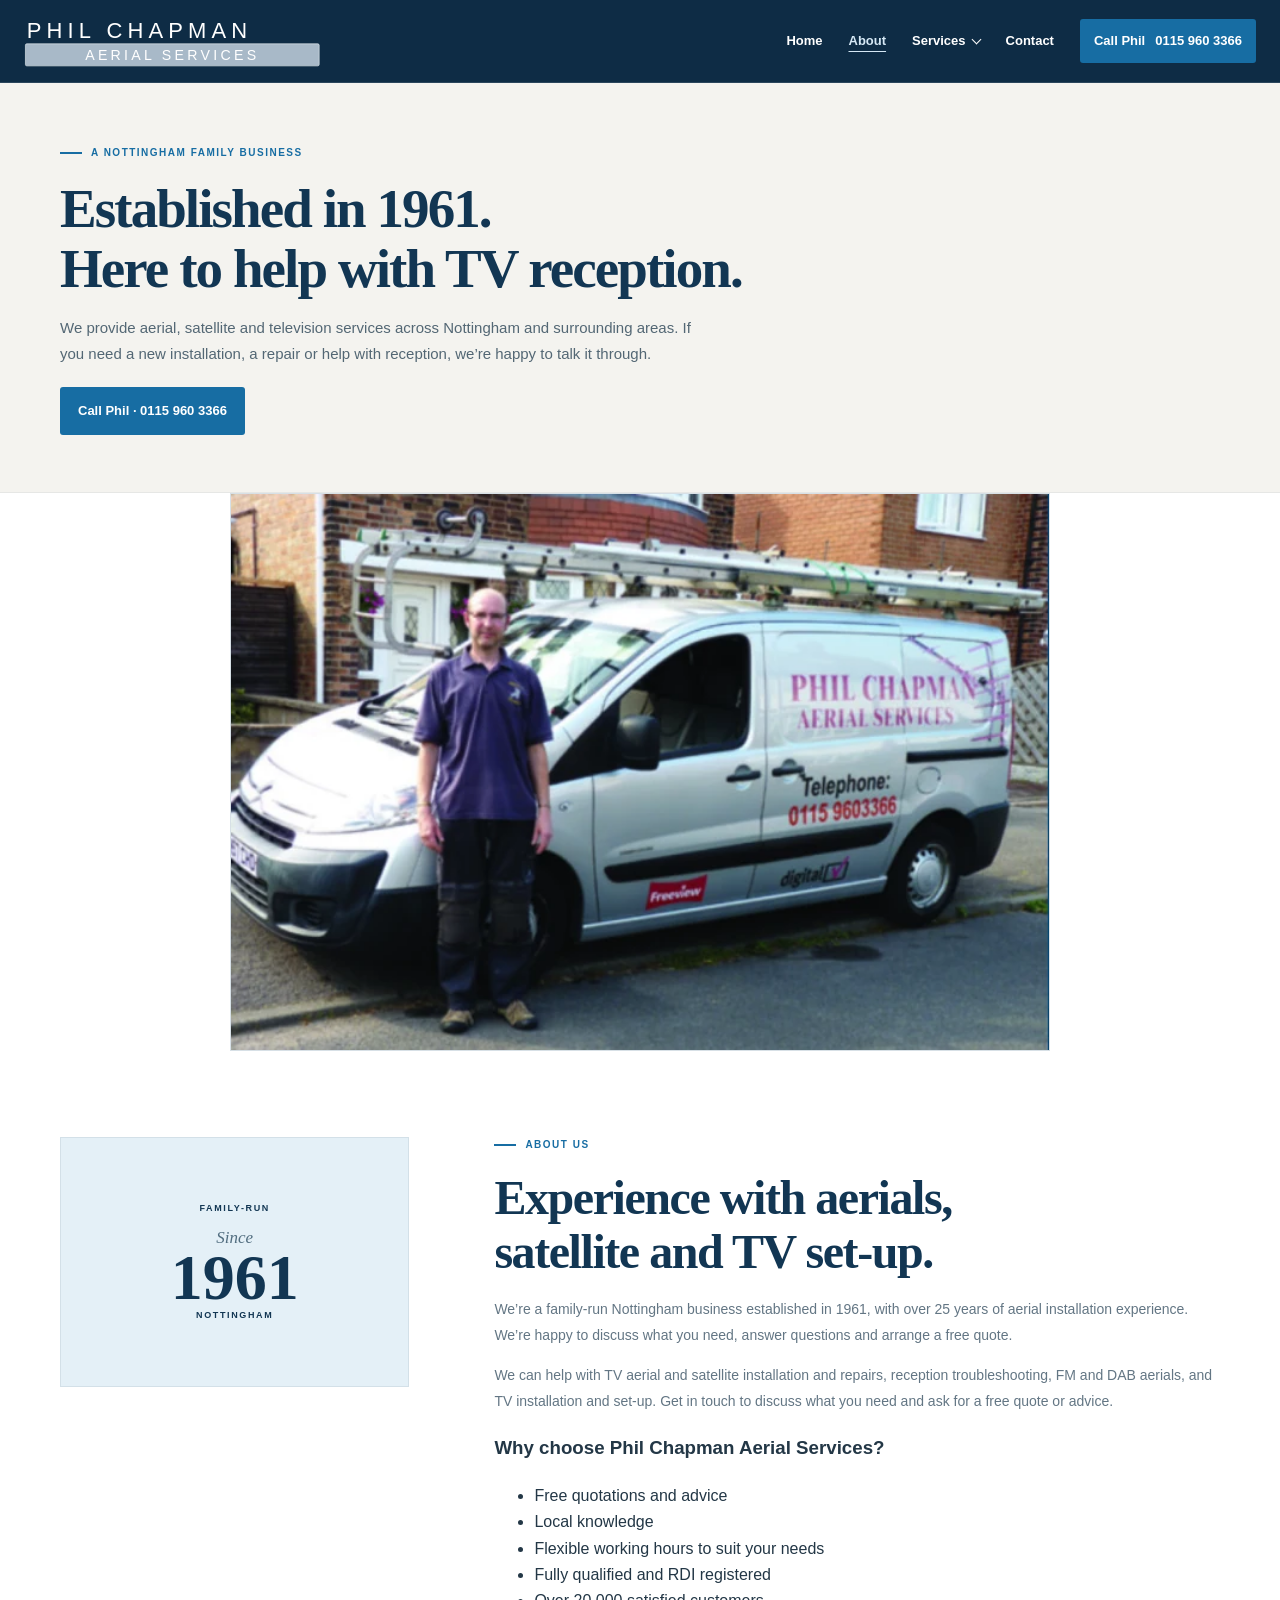
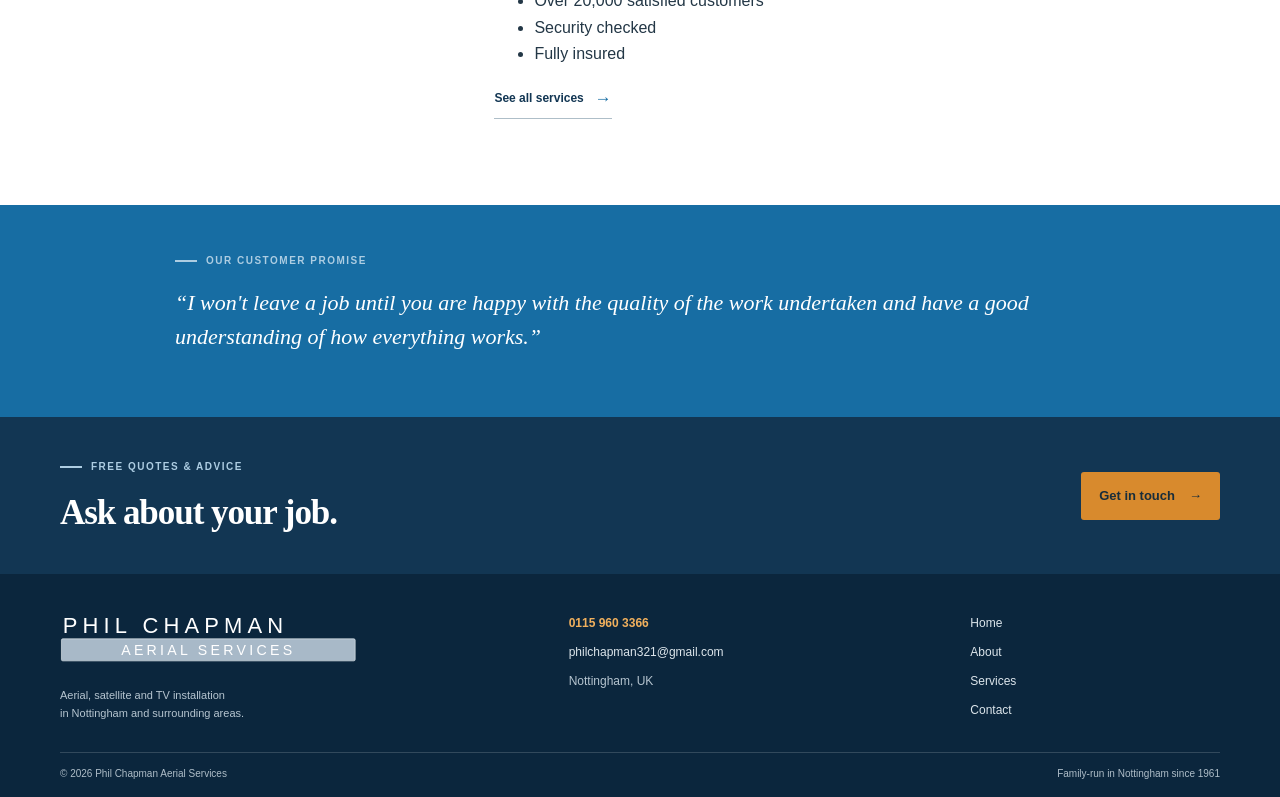
==== commit d07dd7bd: "Add supplied service reasons to About page" ====
--- a/about.html
+++ b/about.html
@@ -21,7 +21,7 @@
   <main id="main">
     <section class="page-intro"><div class="page-width"><p class="eyebrow"><span></span> A NOTTINGHAM FAMILY BUSINESS</p><h1>Established in 1961.<br>Here to help with TV reception.</h1><p>We provide aerial, satellite and television services across Nottingham and surrounding areas. If you need a new installation, a repair or help with reception, we’re happy to talk it through.</p><a class="button button-primary" href="tel:01159603366">Call Phil · 0115 960 3366</a></div></section>
     <figure class="page-width about-photo"><img src="phil-chapman-van.webp" width="687" height="467" loading="lazy" alt="Phil Chapman standing beside his branded aerial services van with ladders on the roof"></figure>
-    <section class="section about-content"><div class="page-width about-content-grid"><div class="about-stat"><span>FAMILY-RUN</span><strong>Since</strong><b>1961</b><small>NOTTINGHAM</small></div><div><p class="eyebrow"><span></span> ABOUT US</p><h2>Experience with aerials,<br>satellite and TV set-up.</h2><p>We’re a family-run Nottingham business established in 1961, with over 25 years of aerial installation experience. We’re happy to discuss what you need, answer questions and arrange a free quote.</p><p>We can help with TV aerial and satellite installation and repairs, reception troubleshooting, FM and DAB aerials, and TV installation and set-up. Get in touch to discuss what you need and ask for a free quote or advice.</p><a class="text-link" href="services.html">See all services <span>→</span></a></div></div></section>
+    <section class="section about-content"><div class="page-width about-content-grid"><div class="about-stat"><span>FAMILY-RUN</span><strong>Since</strong><b>1961</b><small>NOTTINGHAM</small></div><div><p class="eyebrow"><span></span> ABOUT US</p><h2>Experience with aerials,<br>satellite and TV set-up.</h2><p>We’re a family-run Nottingham business established in 1961, with over 25 years of aerial installation experience. We’re happy to discuss what you need, answer questions and arrange a free quote.</p><p>We can help with TV aerial and satellite installation and repairs, reception troubleshooting, FM and DAB aerials, and TV installation and set-up. Get in touch to discuss what you need and ask for a free quote or advice.</p><section class="about-why" aria-labelledby="about-why-heading"><h3 id="about-why-heading">Why choose Phil Chapman Aerial Services?</h3><ul class="about-why-list"><li>Free quotations and advice</li><li>Local knowledge</li><li>Flexible working hours to suit your needs</li><li>Fully qualified and RDI registered</li><li>Over 20,000 satisfied customers</li><li>Security checked</li><li>Fully insured</li></ul></section><a class="text-link" href="services.html">See all services <span>→</span></a></div></div></section>
     <section class="quote-section"><div class="page-width quote-inner"><p class="eyebrow eyebrow-light"><span></span> OUR CUSTOMER PROMISE</p><blockquote>“I won't leave a job until you are happy with the quality of the work undertaken and have a good understanding of how everything works.”</blockquote></div></section>
     <section class="short-cta"><div class="page-width short-cta-inner"><div><p class="eyebrow eyebrow-light"><span></span> FREE QUOTES &amp; ADVICE</p><h2>Ask about your job.</h2></div><a class="button button-amber" href="contact.html">Get in touch <span>→</span></a></div></section>
   </main>
--- a/style.css
+++ b/style.css
@@ -18,19 +18,6 @@
 .reviews-section{background:#edf4f8}.review-grid{display:grid;grid-template-columns:repeat(2,minmax(0,1fr));gap:16px}.review-card{padding:22px 23px;background:#fff;border:1px solid var(--line);display:flex;flex-direction:column}.review-stars{margin:0 0 8px;color:#e49a37;font-size:19px;letter-spacing:.12em;line-height:1}.review-card h3{margin:0 0 9px;color:var(--navy);font:700 20px/1.25 var(--serif)}.review-card blockquote{margin:0 0 18px;color:#425764;font-size:13px;line-height:1.7}.review-source{margin:auto 0 0;padding-top:12px;border-top:1px solid #e3e8eb;display:flex;justify-content:space-between;gap:12px;color:#637684;font-size:10px}.review-source strong{color:var(--navy)}.review-footnote{margin:17px 0 0;color:#697b86;font-size:10px}.review-footnote a{margin-left:7px;color:var(--blue);font-weight:700;text-decoration:underline;text-underline-offset:2px}.review-footnote a span{color:var(--amber)}.promise-band{padding:36px 0;background:var(--navy-deep);color:#fff}.promise-band blockquote{max-width:900px;margin:10px 0 12px;font:italic 22px/1.5 var(--serif)}.promise-band>a{font-size:11px;color:#d2e3ee;text-decoration:underline;text-underline-offset:3px}.promise-band>a span{color:#f2b264}.review-grid+.review-footnote a:hover{color:var(--navy)}
 @media(max-width:720px){.hero-media figcaption{text-align:left}.review-grid{grid-template-columns:1fr;gap:11px}.review-card{padding:18px}.review-card blockquote{font-size:12px}.review-source{flex-direction:column;gap:2px}.promise-band{padding:30px 0}.promise-band blockquote{font-size:18px}.about-photo{margin-bottom:0}}
 
-/* Service card photography: stock images are explicitly labelled as illustrative. */
-.service-card{padding:0;overflow:hidden;display:flex;flex-direction:column;min-height:0}
-.service-photo{display:block;position:relative}
-.service-photo img{display:block;width:100%;aspect-ratio:1.6/1;object-fit:cover;background:#e7edf0}
-
-.service-card .service-number{z-index:1;top:12px;right:12px;padding:4px 7px;background:rgba(255,255,255,.94);color:var(--navy)}
-.service-card-content{display:flex;flex:1;flex-direction:column;padding:12px 18px 15px}
-.service-card-content h3{margin:3px 20px 6px 0}
-.service-card-content p{margin:0 0 14px}
-.service-card-content .card-link{width:100%}
-@media(max-width:720px){.service-card{padding:0;display:flex;flex-direction:column}.service-photo img{aspect-ratio:16/9}.service-card-content{padding:11px 17px 14px}.service-card-content h3{margin:2px 25px 5px 0}.service-card-content p{margin:0 0 12px}.service-card-content .card-link{margin-top:auto}}
-
-
 /* Mobile click-to-call and consistent service-card rhythm. */
 .mobile-call-bar{display:none}
 @media(max-width:720px){
@@ -83,3 +70,45 @@
 .hero-proof{margin:10px 0 0;color:#526b7c;font-size:11px;line-height:1.5}
 .hero-proof span{padding:0 5px;color:var(--blue);font-weight:700}
 @media(max-width:720px){.hero-proof{margin-top:8px;font-size:10px}.hero-proof span{padding:0 3px}}
+
+/* Compact icon-led service cards */
+.section-services{background:var(--blue-soft)}
+.service-grid{gap:16px}
+.service-card{min-height:214px;padding:20px;overflow:hidden;display:flex;flex-direction:column;background:#fff;border:1px solid var(--line)}
+.service-card:hover{border-color:#91b1c7;box-shadow:0 6px 18px rgba(19,54,83,.08);transform:translateY(-2px)}
+.service-icon{display:grid;width:46px;height:46px;place-items:center;margin:0 0 13px;padding:9px;background:var(--blue-soft);border-radius:3px}
+.service-icon svg{display:block;width:100%;height:100%;fill:none;stroke:var(--blue);stroke-width:1.8;stroke-linecap:round;stroke-linejoin:round}
+.service-card .service-number{display:none}
+.service-card-content{display:flex;flex:1;min-height:132px;flex-direction:column;padding:0}
+.service-card-content h3{margin:0 0 5px;color:var(--navy);font:700 18px/1.25 var(--serif)}
+.service-card-content p{margin:0;color:var(--muted);font-size:12px;line-height:1.55}
+.card-arrow{align-self:flex-end;margin-top:auto;color:var(--blue);font-size:20px;line-height:1}
+.service-card:hover .card-arrow{color:var(--amber)}
+/* Click-to-open Services menu */
+.nav-dropdown{position:relative}
+.nav-dropdown-toggle{display:inline-flex;align-items:center;gap:7px;padding:8px 0;border:0;background:none;color:inherit;font:inherit;font-weight:600;cursor:pointer}
+.nav-dropdown-toggle:hover,.nav-dropdown-toggle[aria-expanded="true"]{color:#d5e8f5}
+.nav-caret{width:7px;height:7px;border-right:1.5px solid currentColor;border-bottom:1.5px solid currentColor;transform:translateY(-2px) rotate(45deg);transition:transform .16s}
+.nav-dropdown-toggle[aria-expanded="true"] .nav-caret{transform:translateY(2px) rotate(225deg)}
+.nav-dropdown-menu{position:absolute;top:calc(100% + 12px);left:-16px;z-index:25;display:none;width:max-content;min-width:250px;padding:7px;background:#fff;border:1px solid var(--line);box-shadow:0 10px 24px rgba(14,44,69,.16)}
+.nav-dropdown.is-open .nav-dropdown-menu{display:grid}
+.nav-dropdown-menu a{padding:9px 11px;color:var(--ink);font-size:12px;line-height:1.35}
+.nav-dropdown-menu a:hover,.nav-dropdown-menu a:focus-visible{background:var(--blue-soft);color:var(--navy)}
+.nav-dropdown-menu a[aria-current="page"]{color:var(--blue);font-weight:700}
+@media(max-width:720px){
+  .nav-dropdown{width:100%}
+  .nav-dropdown-toggle{width:100%;justify-content:space-between;padding:12px 3px;border-bottom:1px solid rgba(255,255,255,.13);text-align:left}
+  .nav-dropdown-menu{position:static;display:none;width:auto;min-width:0;margin:0 0 6px;padding:4px 0 7px 12px;border:0;border-left:2px solid var(--blue);background:transparent;box-shadow:none}
+  .nav-dropdown.is-open .nav-dropdown-menu{display:grid}
+  .nav-dropdown-menu a{padding:9px 11px;color:#dce7ee}
+  .nav-dropdown-menu a:hover,.nav-dropdown-menu a:focus-visible{background:rgba(255,255,255,.08);color:#fff}
+  .service-card{min-height:0;padding:15px;display:grid;grid-template-columns:48px 1fr;column-gap:13px;align-items:start}
+  .service-icon{grid-column:1;grid-row:1/span 2;width:43px;height:43px;margin:0;padding:8px}
+  .service-card-content{display:contents}
+  .service-card-content h3{grid-column:2;margin:0 24px 4px 0;font-size:17px}
+  .service-card-content p{grid-column:2;margin:0;line-height:1.5}
+  .card-arrow{grid-column:2;justify-self:end;margin-top:7px}
+}
+/* Reduce only the extra space after the promise before the contact call-to-action. */
+.reviews-section{padding-bottom:34px}
+@media(max-width:720px){.reviews-section{padding-bottom:24px}}
